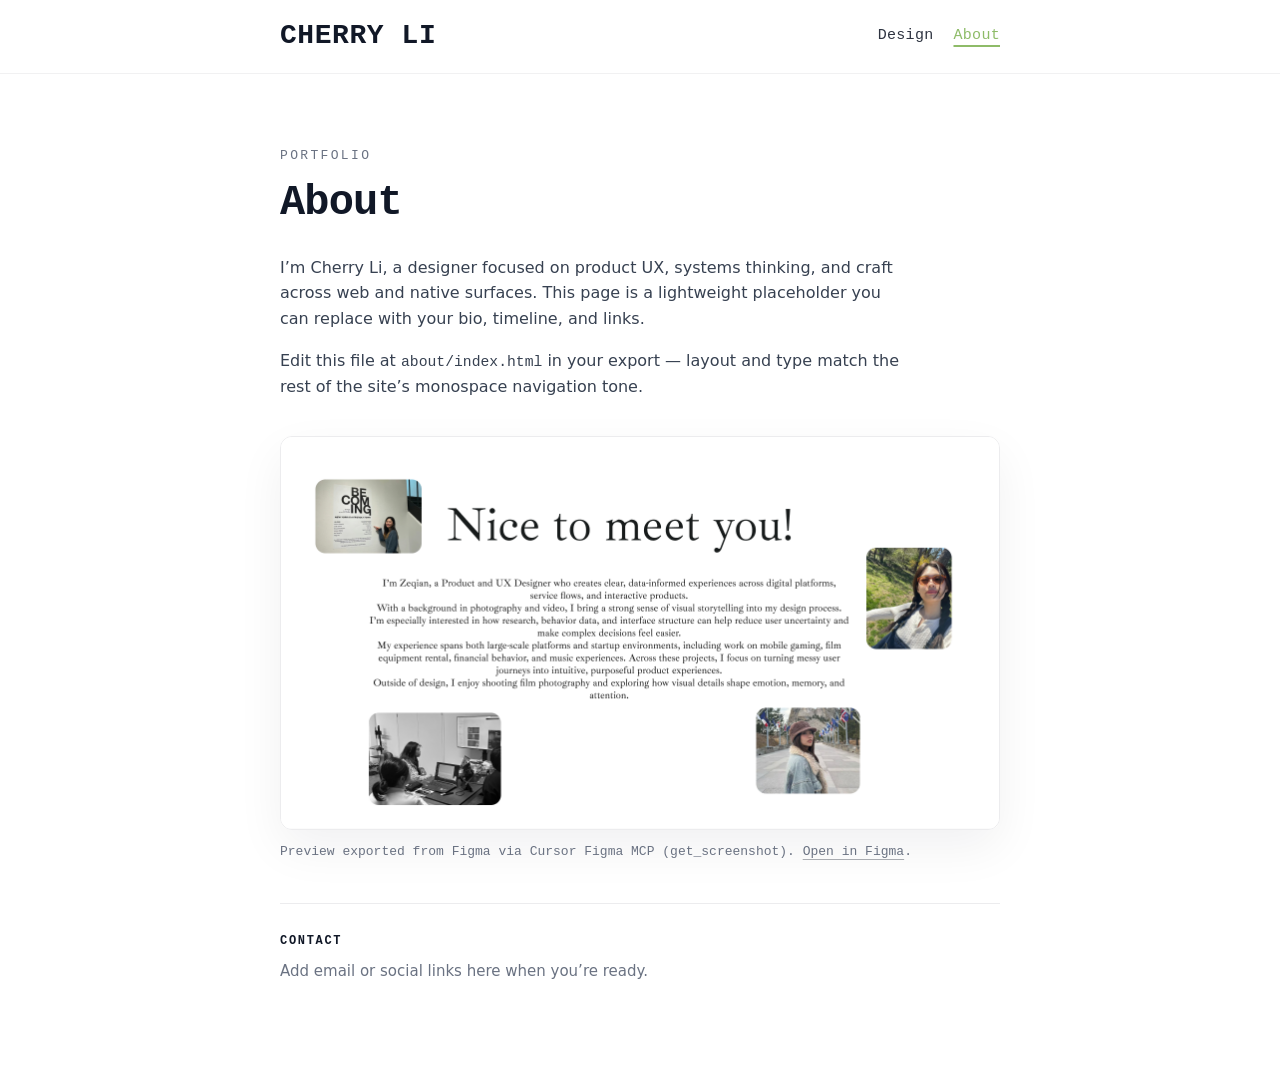
==== about/index.html @ 825c90d8 "Add About page, NEXTBIT overrides, and push today’s static-site updates. Ship co-located About previ" ====
<!DOCTYPE html>
<html lang="en">
<head>
	<meta charset="utf-8">
	<meta name="viewport" content="width=device-width, initial-scale=1">
	<title>About — Cherry Li</title>
	<meta name="description" content="About Cherry Li — design portfolio.">
	<link rel="canonical" href="/about/">
	<!-- Fonts: system stack only — works offline and when preview blocks google fonts -->
	<style>
		:root {
			--ink: rgb(17, 24, 39);
			--muted: rgb(106, 114, 130);
			--accent: rgb(126, 178, 83);
			--bg: rgb(255, 255, 255);
			--max: 720px;
			--gutter: clamp(24px, 5vw, 80px);
		}
		*, *::before, *::after { box-sizing: border-box; }
		html { -webkit-font-smoothing: antialiased; }
		body {
			margin: 0;
			min-height: 100vh;
			font-family: system-ui, -apple-system, "Segoe UI", Roboto, sans-serif;
			font-size: 16px;
			line-height: 1.6;
			color: var(--ink);
			background: var(--bg);
		}
		a {
			color: inherit;
			text-decoration-color: rgba(17, 24, 39, 0.35);
			text-underline-offset: 4px;
		}
		a:hover { color: var(--accent); text-decoration-color: var(--accent); }
		.shell {
			min-height: 100vh;
			display: flex;
			flex-direction: column;
		}
		header.site-header {
			position: sticky;
			top: 0;
			z-index: 40;
			background: rgba(255, 255, 255, 0.92);
			backdrop-filter: blur(10px);
			border-bottom: 1px solid rgba(17, 24, 39, 0.06);
		}
		.header-inner {
			max-width: calc(var(--max) + var(--gutter) * 2);
			margin: 0 auto;
			padding: 14px var(--gutter);
			display: flex;
			align-items: center;
			justify-content: space-between;
			gap: 24px;
		}
		.logo {
			font-family: ui-monospace, "IBM Plex Mono", "SF Mono", Menlo, Consolas, monospace;
			font-weight: 700;
			font-size: clamp(22px, 3vw, 28px);
			letter-spacing: 0.02em;
			text-decoration: none;
			color: var(--ink);
		}
		.logo:hover { color: var(--ink); text-decoration: none; }
		nav.primary-nav {
			display: flex;
			align-items: center;
			gap: 20px;
			font-family: ui-monospace, "IBM Plex Mono", "SF Mono", Menlo, Consolas, monospace;
			font-weight: 500;
			font-size: 15px;
			letter-spacing: 0.02em;
		}
		nav.primary-nav a {
			text-decoration: none;
			color: var(--ink);
			opacity: 0.88;
		}
		nav.primary-nav a:hover { opacity: 1; color: var(--accent); }
		nav.primary-nav a[aria-current="page"] {
			color: var(--accent);
			text-decoration: underline;
			text-decoration-thickness: 2px;
			text-underline-offset: 6px;
			text-decoration-color: var(--accent);
		}
		main {
			flex: 1;
			width: 100%;
			max-width: calc(var(--max) + var(--gutter) * 2);
			margin: 0 auto;
			padding: clamp(40px, 8vw, 72px) var(--gutter) clamp(56px, 10vw, 96px);
		}
		.lede {
			font-family: ui-monospace, "IBM Plex Mono", "SF Mono", Menlo, Consolas, monospace;
			font-weight: 500;
			font-size: 13px;
			letter-spacing: 0.18em;
			text-transform: uppercase;
			color: var(--muted);
			margin: 0 0 12px;
		}
		h1 {
			font-family: ui-monospace, "IBM Plex Mono", "SF Mono", Menlo, Consolas, monospace;
			font-weight: 700;
			font-size: clamp(32px, 5vw, 42px);
			line-height: 1.15;
			letter-spacing: -0.02em;
			margin: 0 0 28px;
			max-width: 18ch;
		}
		.prose p {
			margin: 0 0 1rem;
			color: rgb(55, 65, 81);
			max-width: 62ch;
		}
		.prose p:last-child { margin-bottom: 0; }
		.contact-block {
			margin-top: 40px;
			padding-top: 28px;
			border-top: 1px solid rgba(17, 24, 39, 0.08);
			font-size: 15px;
			color: var(--muted);
		}
		.contact-block strong {
			display: block;
			font-family: ui-monospace, "IBM Plex Mono", "SF Mono", Menlo, Consolas, monospace;
			font-size: 12px;
			font-weight: 600;
			letter-spacing: 0.14em;
			text-transform: uppercase;
			color: var(--ink);
			margin-bottom: 8px;
		}
		.figma-about-frame {
			margin: 36px 0 0;
			max-width: min(960px, 100%);
		}
		.figma-about-frame img {
			display: block;
			width: 100%;
			height: auto;
			border-radius: 12px;
			border: 1px solid rgba(17, 24, 39, 0.08);
			box-shadow: 0 18px 48px rgba(17, 24, 39, 0.06);
		}
		.figma-about-frame figcaption {
			margin-top: 12px;
			font-size: 13px;
			color: var(--muted);
			font-family: ui-monospace, "IBM Plex Mono", "SF Mono", Menlo, Consolas, monospace;
		}
	</style>
</head>
<body>
	<div class="shell">
		<header class="site-header">
			<div class="header-inner">
				<a class="logo" href="../index.html">CHERRY LI</a>
				<nav class="primary-nav" aria-label="Primary">
					<a href="../index.html">Design</a>
					<a href="index.html" aria-current="page">About</a>
				</nav>
			</div>
		</header>
		<main id="main-content">
			<p class="lede">Portfolio</p>
			<h1>About</h1>
			<div class="prose">
				<p>
					I’m Cherry Li, a designer focused on product UX, systems thinking, and craft across web and native surfaces.
					This page is a lightweight placeholder you can replace with your bio, timeline, and links.
				</p>
				<p>
					Edit this file at <code style="font-size: 0.92em;">about/index.html</code> in your export — layout and type match the rest of the site’s monospace navigation tone.
				</p>
			</div>
			<figure class="figma-about-frame">
				<img
					src="figma-101-1967.png"
					width="1440"
					height="786"
					loading="lazy"
					decoding="async"
					alt="Penny case study — About frame from Figma (node 101-1967)"
				>
				<figcaption>
					Preview exported from Figma via Cursor Figma MCP (<code>get_screenshot</code>).
					<a href="https://www.figma.com/design/WP6jrbRdDLz55FgWeONkaI/penny-case-study?node-id=101-1967&amp;t=HZ9dJIDGVYUhztiA-4">Open in Figma</a>.
				</figcaption>
			</figure>
			<div class="contact-block">
				<strong>Contact</strong>
				Add email or social links here when you’re ready.
			</div>
		</main>
	</div>
</body>
</html>
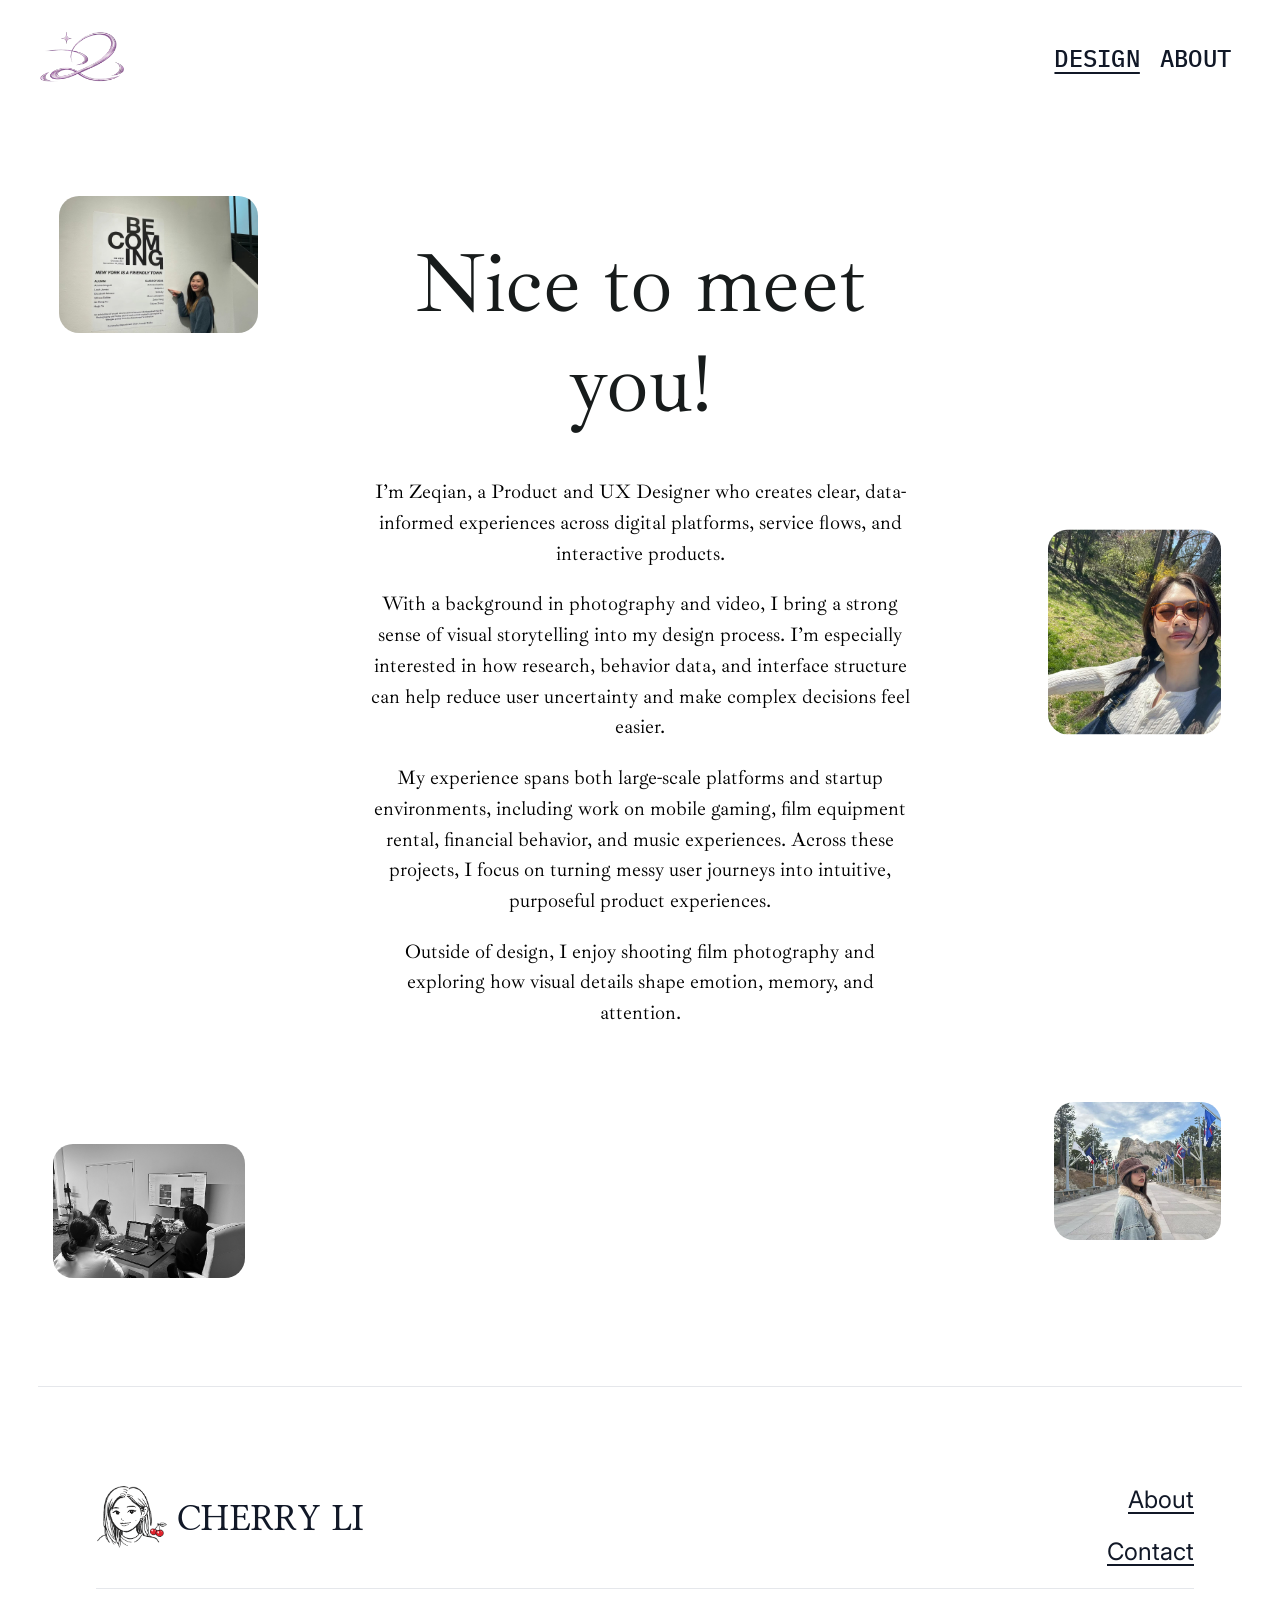
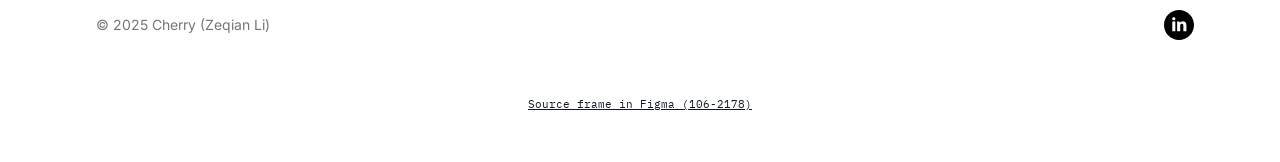
==== commit 09b1c296: "Rebuild About as HTML/CSS from Figma and trim nav. The page now uses locally mirrored MCP assets, an" ====
--- a/about/index.html
+++ b/about/index.html
@@ -4,198 +4,553 @@
 	<meta charset="utf-8">
 	<meta name="viewport" content="width=device-width, initial-scale=1">
 	<title>About — Cherry Li</title>
-	<meta name="description" content="About Cherry Li — design portfolio.">
+	<meta name="description" content="About — Product and UX Designer (from Figma penny-case-study, node 106-2178).">
 	<link rel="canonical" href="/about/">
-	<!-- Fonts: system stack only — works offline and when preview blocks google fonts -->
+	<link rel="preconnect" href="https://fonts.googleapis.com">
+	<link rel="preconnect" href="https://fonts.gstatic.com" crossorigin>
+	<link href="https://fonts.googleapis.com/css2?family=IBM+Plex+Mono:wght@500&amp;family=Ibarra+Real+Nova&amp;family=Inter:wght@400&amp;family=Ponomar&amp;display=swap" rel="stylesheet">
 	<style>
-		:root {
-			--ink: rgb(17, 24, 39);
-			--muted: rgb(106, 114, 130);
-			--accent: rgb(126, 178, 83);
-			--bg: rgb(255, 255, 255);
-			--max: 720px;
-			--gutter: clamp(24px, 5vw, 80px);
-		}
-		*, *::before, *::after { box-sizing: border-box; }
-		html { -webkit-font-smoothing: antialiased; }
-		body {
+		/* Converted from Figma MCP get_design_context — penny-case-study 106:2178 (no iframe / no full-page raster). */
+		.about-page {
+			--ink: #111827;
+			--woodsmoke: #171b1b;
+			--muted: #767676;
+			--hairline: #e5e7eb;
 			margin: 0;
 			min-height: 100vh;
-			font-family: system-ui, -apple-system, "Segoe UI", Roboto, sans-serif;
-			font-size: 16px;
-			line-height: 1.6;
+			background: #fff;
 			color: var(--ink);
-			background: var(--bg);
-		}
-		a {
-			color: inherit;
-			text-decoration-color: rgba(17, 24, 39, 0.35);
-			text-underline-offset: 4px;
-		}
-		a:hover { color: var(--accent); text-decoration-color: var(--accent); }
-		.shell {
-			min-height: 100vh;
-			display: flex;
-			flex-direction: column;
-		}
-		header.site-header {
+			font-family: "Inter", system-ui, sans-serif;
+		}
+
+		.about-page * { box-sizing: border-box; }
+
+		.about-skip {
+			position: absolute;
+			left: -9999px;
+			top: auto;
+			width: 1px;
+			height: 1px;
+			overflow: hidden;
+		}
+		.about-skip:focus {
+			left: 16px;
+			top: 16px;
+			width: auto;
+			height: auto;
+			padding: 8px 12px;
+			background: #fff;
+			border: 1px solid var(--hairline);
+			z-index: 100;
+		}
+
+		.about-header {
 			position: sticky;
 			top: 0;
-			z-index: 40;
-			background: rgba(255, 255, 255, 0.92);
-			backdrop-filter: blur(10px);
-			border-bottom: 1px solid rgba(17, 24, 39, 0.06);
-		}
-		.header-inner {
-			max-width: calc(var(--max) + var(--gutter) * 2);
-			margin: 0 auto;
-			padding: 14px var(--gutter);
+			z-index: 20;
+			background: #fff;
+		}
+
+		.about-header__inner {
 			display: flex;
 			align-items: center;
 			justify-content: space-between;
 			gap: 24px;
-		}
-		.logo {
-			font-family: ui-monospace, "IBM Plex Mono", "SF Mono", Menlo, Consolas, monospace;
-			font-weight: 700;
-			font-size: clamp(22px, 3vw, 28px);
-			letter-spacing: 0.02em;
+			padding: 31px 49px 31px 40px;
+			max-width: 100%;
+		}
+
+		.about-header__brand {
+			display: block;
+			height: 52px;
+			width: 220px;
+			overflow: hidden;
+			flex-shrink: 0;
 			text-decoration: none;
-			color: var(--ink);
-		}
-		.logo:hover { color: var(--ink); text-decoration: none; }
-		nav.primary-nav {
+		}
+
+		.about-header__brand img {
+			display: block;
+			height: 100%;
+			width: 38.38%;
+			max-width: none;
+			object-fit: cover;
+			object-position: left center;
+		}
+
+		.about-nav {
 			display: flex;
 			align-items: center;
 			gap: 20px;
-			font-family: ui-monospace, "IBM Plex Mono", "SF Mono", Menlo, Consolas, monospace;
+			padding-top: 2px;
+			font-family: "IBM Plex Mono", ui-monospace, monospace;
 			font-weight: 500;
-			font-size: 15px;
-			letter-spacing: 0.02em;
-		}
-		nav.primary-nav a {
+			font-size: 24px;
+			line-height: 22.51px;
+			letter-spacing: 0.23px;
+		}
+
+		.about-nav__link {
+			color: var(--ink);
 			text-decoration: none;
-			color: var(--ink);
-			opacity: 0.88;
-		}
-		nav.primary-nav a:hover { opacity: 1; color: var(--accent); }
-		nav.primary-nav a[aria-current="page"] {
-			color: var(--accent);
+			white-space: nowrap;
+		}
+
+		.about-nav__link:hover {
 			text-decoration: underline;
-			text-decoration-thickness: 2px;
-			text-underline-offset: 6px;
-			text-decoration-color: var(--accent);
-		}
-		main {
-			flex: 1;
+			text-underline-offset: 5px;
+		}
+
+		.about-nav__link--underline {
+			text-decoration: underline;
+			text-underline-offset: 5px;
+		}
+
+		.about-main {
+			display: block;
+		}
+
+		.about-hero {
+			position: relative;
+			background: #fff;
 			width: 100%;
-			max-width: calc(var(--max) + var(--gutter) * 2);
+		}
+
+		/* Reference layout: narrow centered copy + four rounded photos in side margins (no overlap). */
+		.about-hero__stage {
+			width: 100%;
+			max-width: 1320px;
 			margin: 0 auto;
-			padding: clamp(40px, 8vw, 72px) var(--gutter) clamp(56px, 10vw, 96px);
-		}
-		.lede {
-			font-family: ui-monospace, "IBM Plex Mono", "SF Mono", Menlo, Consolas, monospace;
-			font-weight: 500;
-			font-size: 13px;
-			letter-spacing: 0.18em;
-			text-transform: uppercase;
-			color: var(--muted);
-			margin: 0 0 12px;
-		}
-		h1 {
-			font-family: ui-monospace, "IBM Plex Mono", "SF Mono", Menlo, Consolas, monospace;
-			font-weight: 700;
-			font-size: clamp(32px, 5vw, 42px);
-			line-height: 1.15;
-			letter-spacing: -0.02em;
-			margin: 0 0 28px;
-			max-width: 18ch;
-		}
-		.prose p {
-			margin: 0 0 1rem;
-			color: rgb(55, 65, 81);
-			max-width: 62ch;
-		}
-		.prose p:last-child { margin-bottom: 0; }
-		.contact-block {
-			margin-top: 40px;
-			padding-top: 28px;
-			border-top: 1px solid rgba(17, 24, 39, 0.08);
-			font-size: 15px;
-			color: var(--muted);
-		}
-		.contact-block strong {
+			padding: clamp(28px, 5vw, 56px) clamp(14px, 3vw, 28px) clamp(36px, 7vw, 88px);
+		}
+
+		.about-hero__frame {
+			position: relative;
+			max-width: 1200px;
+			margin: 0 auto;
+			padding: clamp(36px, 5vw, 72px) clamp(96px, 11vw, 228px) clamp(140px, 16vw, 220px);
+		}
+
+		.about-hero__copy {
+			position: relative;
+			z-index: 2;
+			max-width: 34.5rem;
+			margin: 0 auto;
+			padding-bottom: clamp(28px, 5vw, 64px);
+			text-align: center;
+		}
+
+		.about-hero__title {
+			margin: 0 0 clamp(28px, 4vw, 44px);
+			padding: 0;
+		}
+
+		.about-hero__title h1 {
+			margin: 0;
+			font-family: "Ibarra Real Nova", "Times New Roman", serif;
+			font-weight: 400;
+			font-size: clamp(42px, 6.6vw, 95.2px);
+			line-height: 1.18;
+			letter-spacing: 0;
+			color: var(--woodsmoke);
+		}
+
+		.about-bio {
+			font-family: "Ibarra Real Nova", "Times New Roman", serif;
+			font-size: clamp(17px, 1.55vw, 20px);
+			line-height: 1.55;
+			text-align: center;
+			color: #000;
+		}
+
+		.about-bio p {
+			margin: 0 0 1em;
+		}
+
+		.about-bio p:last-child {
+			margin-bottom: 0;
+		}
+
+		.about-photo {
+			position: absolute;
+			z-index: 1;
 			display: block;
-			font-family: ui-monospace, "IBM Plex Mono", "SF Mono", Menlo, Consolas, monospace;
-			font-size: 12px;
-			font-weight: 600;
-			letter-spacing: 0.14em;
-			text-transform: uppercase;
-			color: var(--ink);
-			margin-bottom: 8px;
-		}
-		.figma-about-frame {
-			margin: 36px 0 0;
-			max-width: min(960px, 100%);
-		}
-		.figma-about-frame img {
+			margin: 0;
+			border-radius: 20px;
+			overflow: hidden;
+			box-sizing: border-box;
+		}
+
+		.about-photo img {
 			display: block;
 			width: 100%;
-			height: auto;
-			border-radius: 12px;
-			border: 1px solid rgba(17, 24, 39, 0.08);
-			box-shadow: 0 18px 48px rgba(17, 24, 39, 0.06);
-		}
-		.figma-about-frame figcaption {
-			margin-top: 12px;
-			font-size: 13px;
+			height: 100%;
+			object-fit: cover;
+		}
+
+		/* Top-left: beside heading + start of body */
+		.about-photo--tl {
+			left: clamp(4px, 1.5vw, 20px);
+			top: clamp(8px, 2vw, 36px);
+			width: clamp(148px, 15.5vw, 226px);
+			aspect-ratio: 213 / 148;
+		}
+
+		/* Right: vertically centered with mid paragraphs */
+		.about-photo--tr {
+			right: clamp(4px, 1.5vw, 20px);
+			top: 41%;
+			transform: translateY(-50%);
+			width: clamp(128px, 13.5vw, 178px);
+			aspect-ratio: 171 / 203;
+		}
+
+		.about-photo--bl {
+			left: clamp(0px, 1vw, 16px);
+			bottom: clamp(6px, 1.5vw, 28px);
+			width: clamp(148px, 15vw, 236px);
+			aspect-ratio: 265 / 185;
+		}
+
+		.about-photo--br {
+			right: clamp(4px, 1.5vw, 24px);
+			bottom: clamp(20px, 4.5vw, 72px);
+			width: clamp(138px, 13vw, 212px);
+			aspect-ratio: 208 / 172;
+		}
+
+		.about-photo--tl img {
+			object-position: 48% 44%;
+		}
+
+		.about-photo--tr img {
+			object-position: 52% 36%;
+		}
+
+		.about-photo--bl img {
+			object-position: 48% 48%;
+		}
+
+		.about-photo--br img {
+			object-position: 36% 42%;
+		}
+
+		@media (min-width: 901px) and (max-width: 1080px) {
+			.about-hero__frame {
+				padding-left: clamp(72px, 10vw, 140px);
+				padding-right: clamp(72px, 10vw, 140px);
+			}
+
+			.about-photo--tl {
+				width: clamp(128px, 22vw, 184px);
+			}
+
+			.about-photo--tr {
+				width: clamp(112px, 18vw, 148px);
+			}
+
+			.about-photo--bl {
+				left: 0;
+				bottom: clamp(4px, 2vw, 20px);
+				width: clamp(128px, 18vw, 188px);
+			}
+
+			.about-photo--br {
+				width: clamp(118px, 18vw, 172px);
+			}
+		}
+
+		.about-footer {
+			position: relative;
+			max-width: 1204px;
+			margin: 0 auto;
+		}
+
+		.about-footer__inner {
+			padding: 97px 48px 25px 58px;
+			position: relative;
+			border-top: 1px solid var(--hairline);
+		}
+
+		.about-footer__row {
+			display: flex;
+			flex-wrap: wrap;
+			align-items: flex-start;
+			justify-content: space-between;
+			gap: 24px;
+		}
+
+		.about-footer__brand {
+			display: flex;
+			align-items: center;
+			justify-content: flex-start;
+			gap: 10px;
+			flex: 1 1 280px;
+			padding-right: min(250px, 8vw);
+		}
+
+		.about-footer__logo {
+			flex-shrink: 0;
+			width: calc(71 / 65.51 * 65.51px);
+			height: 65.51px;
+			aspect-ratio: 71 / 65.51;
+			overflow: hidden;
+		}
+
+		.about-footer__logo img {
+			width: 100%;
+			height: 100%;
+			object-fit: contain;
+		}
+
+		.about-footer__name {
+			font-family: "Ponomar", serif;
+			font-size: 38px;
+			line-height: 27px;
+			letter-spacing: 0.36px;
+			color: var(--ink);
+		}
+
+		.about-footer__links {
+			display: flex;
+			flex-direction: column;
+			align-items: flex-end;
+			gap: 20px;
+			flex: 1 1 200px;
+			text-align: right;
+		}
+
+		.about-footer__links a {
+			font-family: "Inter", system-ui, sans-serif;
+			font-size: 24px;
+			line-height: 32px;
+			font-weight: 400;
+			color: var(--ink);
+			text-decoration: underline;
+			text-underline-offset: 4px;
+		}
+
+		.about-footer__links a[href*="mailto"] {
+			color: #000;
+		}
+
+		.about-footer__bottom {
+			display: flex;
+			flex-wrap: wrap;
+			align-items: center;
+			justify-content: space-between;
+			gap: 16px;
+			padding-top: 20px;
+			margin-top: 20px;
+			border-top: 1px solid var(--hairline);
+			min-height: 53px;
+		}
+
+		.about-footer__copy {
+			font-family: "Inter", system-ui, sans-serif;
+			font-size: 14px;
+			line-height: 20px;
 			color: var(--muted);
-			font-family: ui-monospace, "IBM Plex Mono", "SF Mono", Menlo, Consolas, monospace;
+		}
+
+		.about-footer__social {
+			display: flex;
+			align-items: center;
+			justify-content: flex-end;
+		}
+
+		.about-footer__social a {
+			display: flex;
+			width: 30px;
+			height: 30px;
+			align-items: center;
+			justify-content: center;
+			overflow: hidden;
+		}
+
+		.about-footer__social img {
+			width: 30px;
+			height: 30px;
+			display: block;
+		}
+
+		.about-figma-source {
+			text-align: center;
+			font-family: "IBM Plex Mono", ui-monospace, monospace;
+			font-size: 11px;
+			color: var(--muted);
+			padding: 20px 16px 40px;
+		}
+
+		.about-figma-source a {
+			color: var(--ink);
+		}
+
+		@media (max-width: 900px) {
+			.about-header__inner {
+				flex-direction: column;
+				align-items: flex-start;
+				padding: 20px 24px;
+			}
+
+			.about-nav {
+				flex-wrap: wrap;
+				font-size: 18px;
+				gap: 16px;
+			}
+
+			.about-hero__stage {
+				padding-bottom: 28px;
+			}
+
+			.about-hero__frame {
+				padding: 20px 0 32px;
+			}
+
+			.about-hero__copy {
+				max-width: none;
+			}
+
+			.about-hero__title {
+				margin-bottom: 24px;
+			}
+
+			.about-bio {
+				text-align: left;
+				font-size: 18px;
+				line-height: 1.5;
+			}
+
+			.about-photo {
+				position: relative;
+				left: auto !important;
+				right: auto !important;
+				top: auto !important;
+				bottom: auto !important;
+				transform: none !important;
+				width: min(100%, 340px) !important;
+				margin-inline: auto;
+				aspect-ratio: 4 / 3;
+			}
+
+			.about-photo img {
+				object-position: center center;
+			}
+
+			.about-footer__links {
+				align-items: flex-start;
+				text-align: left;
+			}
+
+			.about-footer__brand {
+				padding-right: 0;
+			}
 		}
 	</style>
 </head>
-<body>
-	<div class="shell">
-		<header class="site-header">
-			<div class="header-inner">
-				<a class="logo" href="../index.html">CHERRY LI</a>
-				<nav class="primary-nav" aria-label="Primary">
-					<a href="../index.html">Design</a>
-					<a href="index.html" aria-current="page">About</a>
-				</nav>
+<body class="about-page">
+	<a class="about-skip" href="#about-main">Skip to content</a>
+
+	<header class="about-header">
+		<div class="about-header__inner">
+			<a class="about-header__brand" href="../index.html" data-about-home aria-label="Home">
+				<img src="mcp-106-2178/logo-script.png" alt="">
+			</a>
+			<nav class="about-nav" aria-label="Primary">
+				<a class="about-nav__link about-nav__link--underline" href="../index.html" data-about-design>DESIGN</a>
+				<a class="about-nav__link" href="index.html" data-about-about aria-current="page">ABOUT</a>
+			</nav>
+		</div>
+	</header>
+
+	<main id="about-main" class="about-main">
+		<section class="about-hero" aria-labelledby="about-hero-heading">
+			<div class="about-hero__stage">
+				<div class="about-hero__frame">
+					<div class="about-hero__copy">
+						<div class="about-hero__title">
+							<h1 id="about-hero-heading">Nice to meet you!</h1>
+						</div>
+						<div class="about-bio">
+							<p>I’m Zeqian, a Product and UX Designer who creates clear, data-informed experiences across digital platforms, service flows, and interactive products.</p>
+							<p>With a background in photography and video, I bring a strong sense of visual storytelling into my design process. I’m especially interested in how research, behavior data, and interface structure can help reduce user uncertainty and make complex decisions feel easier.</p>
+							<p>My experience spans both large-scale platforms and startup environments, including work on mobile gaming, film equipment rental, financial behavior, and music experiences. Across these projects, I focus on turning messy user journeys into intuitive, purposeful product experiences.</p>
+							<p>Outside of design, I enjoy shooting film photography and exploring how visual details shape emotion, memory, and attention.</p>
+						</div>
+					</div>
+					<figure class="about-photo about-photo--tl" aria-hidden="true">
+						<img src="mcp-106-2178/photo-tl.jpg" alt="">
+					</figure>
+					<figure class="about-photo about-photo--tr" aria-hidden="true">
+						<img src="mcp-106-2178/photo-tr.jpg" alt="">
+					</figure>
+					<figure class="about-photo about-photo--bl" aria-hidden="true">
+						<img src="mcp-106-2178/photo-bl.png" alt="">
+					</figure>
+					<figure class="about-photo about-photo--br" aria-hidden="true">
+						<img src="mcp-106-2178/photo-br.jpg" alt="">
+					</figure>
+				</div>
 			</div>
-		</header>
-		<main id="main-content">
-			<p class="lede">Portfolio</p>
-			<h1>About</h1>
-			<div class="prose">
-				<p>
-					I’m Cherry Li, a designer focused on product UX, systems thinking, and craft across web and native surfaces.
-					This page is a lightweight placeholder you can replace with your bio, timeline, and links.
-				</p>
-				<p>
-					Edit this file at <code style="font-size: 0.92em;">about/index.html</code> in your export — layout and type match the rest of the site’s monospace navigation tone.
-				</p>
+		</section>
+
+		<footer class="about-footer">
+			<div class="about-footer__inner">
+				<div class="about-footer__row">
+					<div class="about-footer__brand">
+						<div class="about-footer__logo">
+							<img src="mcp-106-2178/avatar-cherry.png" alt="">
+						</div>
+						<div class="about-footer__name">CHERRY LI</div>
+					</div>
+					<div class="about-footer__links">
+						<a href="index.html">About</a>
+						<a href="../index.html" data-about-contact>Contact</a>
+					</div>
+				</div>
+				<div class="about-footer__bottom">
+					<div class="about-footer__copy">© 2025 Cherry (Zeqian Li)</div>
+					<div class="about-footer__social">
+						<a href="https://www.linkedin.com/" target="_blank" rel="noopener noreferrer" aria-label="LinkedIn">
+							<img src="mcp-106-2178/linkedin.svg" width="30" height="30" alt="">
+						</a>
+					</div>
+				</div>
 			</div>
-			<figure class="figma-about-frame">
-				<img
-					src="figma-101-1967.png"
-					width="1440"
-					height="786"
-					loading="lazy"
-					decoding="async"
-					alt="Penny case study — About frame from Figma (node 101-1967)"
-				>
-				<figcaption>
-					Preview exported from Figma via Cursor Figma MCP (<code>get_screenshot</code>).
-					<a href="https://www.figma.com/design/WP6jrbRdDLz55FgWeONkaI/penny-case-study?node-id=101-1967&amp;t=HZ9dJIDGVYUhztiA-4">Open in Figma</a>.
-				</figcaption>
-			</figure>
-			<div class="contact-block">
-				<strong>Contact</strong>
-				Add email or social links here when you’re ready.
-			</div>
-		</main>
-	</div>
+		</footer>
+
+		<p class="about-figma-source">
+			<a href="https://www.figma.com/design/WP6jrbRdDLz55FgWeONkaI/penny-case-study?node-id=106-2178&amp;t=HZ9dJIDGVYUhztiA-4">Source frame in Figma (106-2178)</a>
+		</p>
+	</main>
+
+	<script>
+		addEventListener("DOMContentLoaded", function () {
+			var file = location.protocol === "file:";
+			if (file) {
+				var home = new URL("../index.html", location.href).href;
+				var selfPg = new URL("index.html", location.href).href;
+				var qh = document.querySelector("[data-about-home]");
+				var qd = document.querySelector("[data-about-design]");
+				var qb = document.querySelector("[data-about-about]");
+				var qc = document.querySelector("[data-about-contact]");
+				if (qh) qh.href = home;
+				if (qd) qd.href = home;
+				if (qb) qb.href = selfPg;
+				if (qc) qc.href = home;
+			} else {
+				var root = "/";
+				var ab = "/about/";
+				var qh2 = document.querySelector("[data-about-home]");
+				var qd2 = document.querySelector("[data-about-design]");
+				var qb2 = document.querySelector("[data-about-about]");
+				var qc2 = document.querySelector("[data-about-contact]");
+				if (qh2) qh2.href = root;
+				if (qd2) qd2.href = root;
+				if (qb2) qb2.href = ab;
+				if (qc2) qc2.href = root;
+			}
+		});
+	</script>
 </body>
 </html>
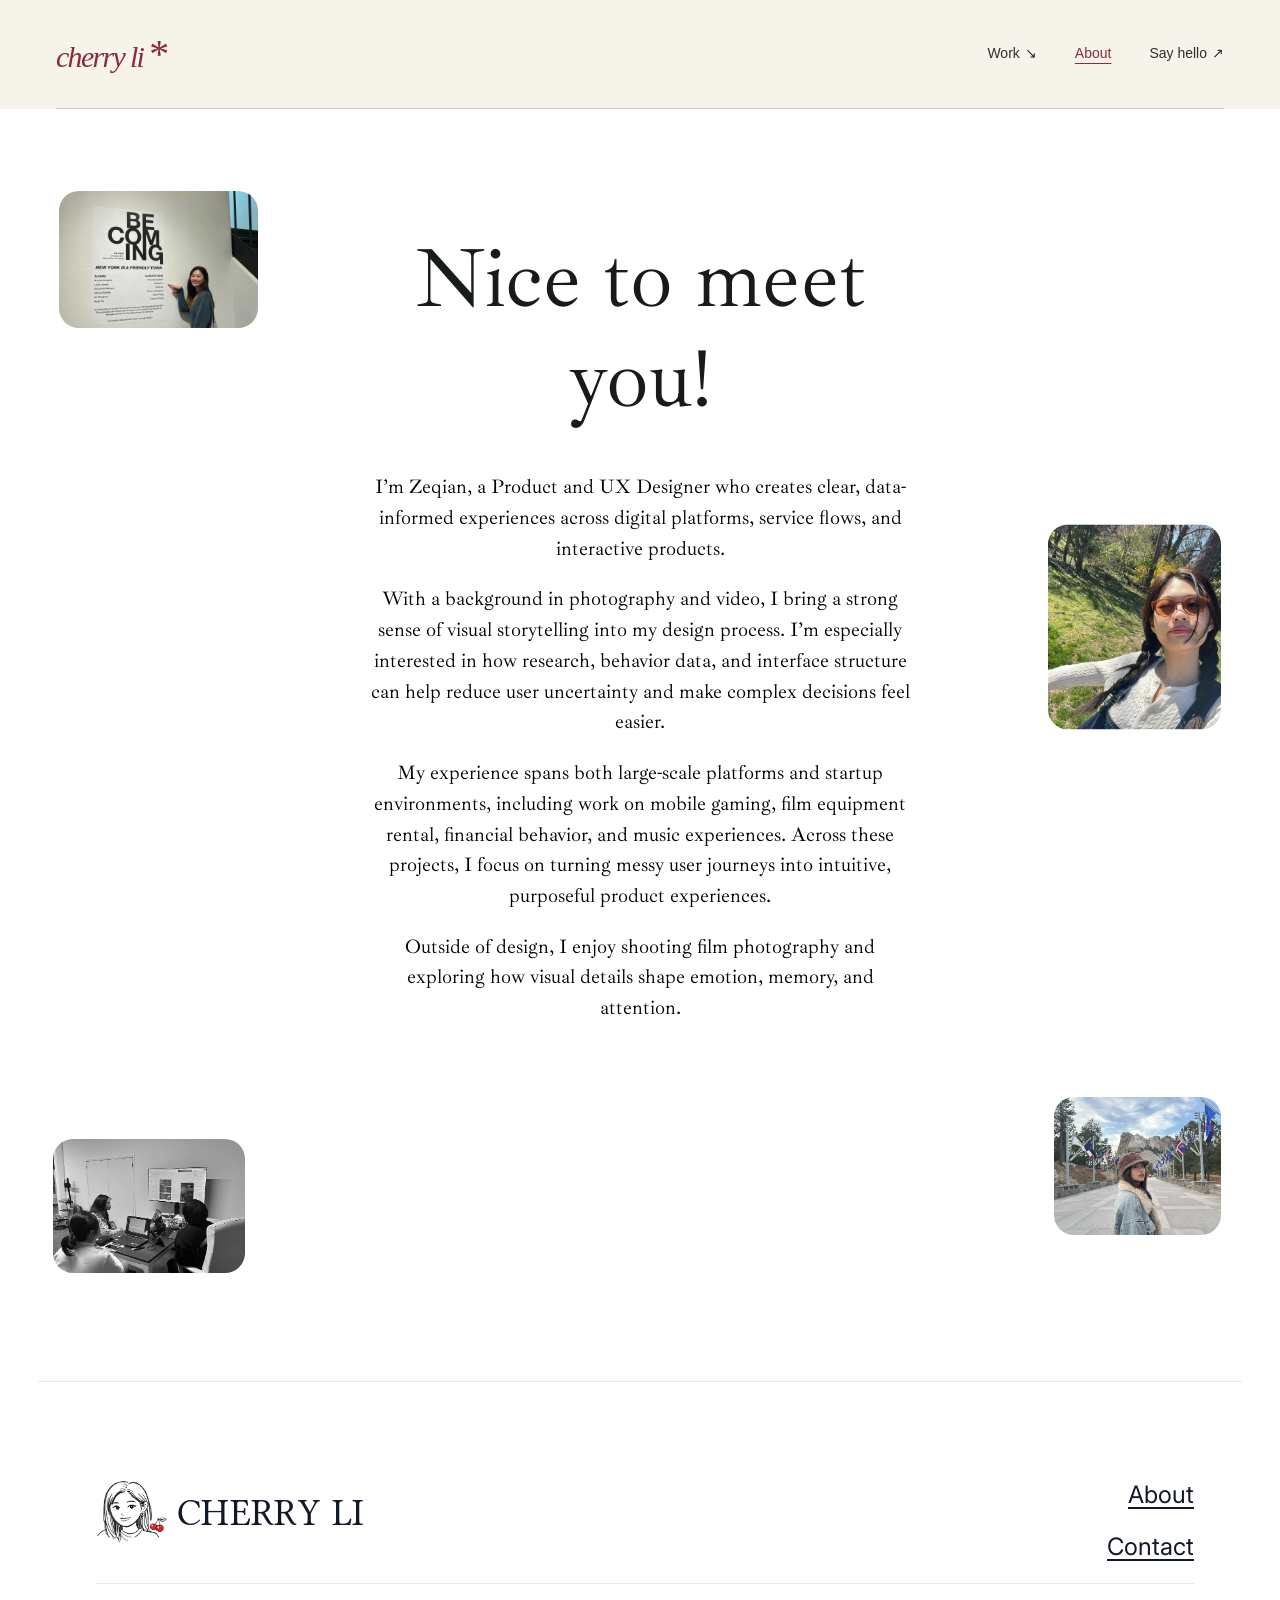
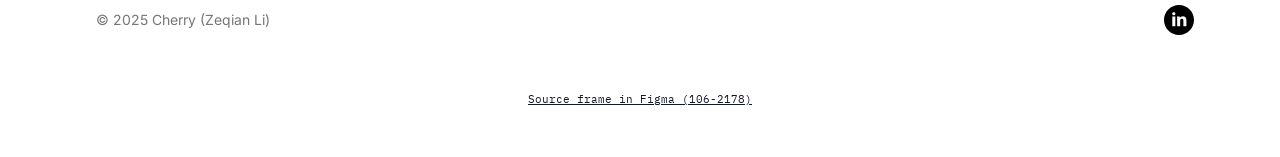
==== commit 0b5e7c02: "Publish redesigned portfolio and case studies" ====
--- a/about/index.html
+++ b/about/index.html
@@ -49,6 +49,7 @@
 			top: 0;
 			z-index: 20;
 			background: #fff;
+			width: 100%;
 		}
 
 		.about-header__inner {
@@ -56,8 +57,11 @@
 			align-items: center;
 			justify-content: space-between;
 			gap: 24px;
-			padding: 31px 49px 31px 40px;
-			max-width: 100%;
+			width: 100%;
+			max-width: none;
+			margin: 0;
+			padding: 31px clamp(16px, 4.2vw, 49px) 31px clamp(16px, 3.5vw, 40px);
+			box-sizing: border-box;
 		}
 
 		.about-header__brand {
@@ -447,21 +451,23 @@
 			}
 		}
 	</style>
+<link rel="stylesheet" href="../assets/shared/navigation.css">
 </head>
 <body class="about-page">
 	<a class="about-skip" href="#about-main">Skip to content</a>
 
-	<header class="about-header">
-		<div class="about-header__inner">
-			<a class="about-header__brand" href="../index.html" data-about-home aria-label="Home">
-				<img src="mcp-106-2178/logo-script.png" alt="">
-			</a>
-			<nav class="about-nav" aria-label="Primary">
-				<a class="about-nav__link about-nav__link--underline" href="../index.html" data-about-design>DESIGN</a>
-				<a class="about-nav__link" href="index.html" data-about-about aria-current="page">ABOUT</a>
-			</nav>
-		</div>
-	</header>
+	<!-- shared-navigation:start -->
+<header id="portfolio-nav">
+  <div class="portfolio-nav-inner">
+    <a class="portfolio-brand" href="../index.html" aria-label="Cherry Li, home">cherry li<span aria-hidden="true">*</span></a>
+    <nav aria-label="Main navigation">
+      <a href="../index.html#work">Work <span aria-hidden="true">↘</span></a>
+      <a href="../about/" aria-current="page">About</a>
+      <a href="mailto:cherryzeqian@gmail.com">Say hello <span aria-hidden="true">↗</span></a>
+    </nav>
+  </div>
+</header>
+<!-- shared-navigation:end -->
 
 	<main id="about-main" class="about-main">
 		<section class="about-hero" aria-labelledby="about-hero-heading">
--- a/assets/shared/navigation.css
+++ b/assets/shared/navigation.css
@@ -0,0 +1,25 @@
+/* One navigation system for authored pages and legacy Framer exports. */
+#portfolio-nav { display:block; position:relative; z-index:20; width:100%; background:#f6f3eb; color:#302e29; font-family:Arial,Helvetica,sans-serif; }
+#portfolio-nav, #portfolio-nav * { box-sizing:border-box; }
+#portfolio-nav .portfolio-nav-inner { width:min(1320px,calc(100% - 112px)); margin:0 auto; padding:30px 0; border-bottom:1px solid #d6d0c4; display:flex; align-items:center; justify-content:space-between; gap:24px; }
+#portfolio-nav a { color:inherit; text-decoration:none; background:none; border:0; }
+#portfolio-nav .portfolio-brand { display:inline-flex; align-items:baseline; flex-shrink:0; color:#892c35; font-family:Georgia,'Times New Roman',serif; font-size:30px; font-weight:400; font-style:italic; line-height:1.2; letter-spacing:-1.7px; }
+#portfolio-nav .portfolio-brand span { font-size:40px; margin-left:4px; }
+#portfolio-nav nav { display:flex; align-items:center; gap:38px; }
+#portfolio-nav nav a { display:inline-flex; align-items:center; gap:5px; min-height:44px; font-size:14px; font-weight:400; line-height:1.4; letter-spacing:normal; white-space:nowrap; }
+#portfolio-nav nav a:hover, #portfolio-nav nav a[aria-current] { color:#892c35; text-decoration:underline; text-underline-offset:5px; }
+#portfolio-nav a:focus-visible { outline:2px solid #892c35; outline-offset:5px; }
+/* Hide only the old global navigation; case-study chapter navigation stays. */
+#main .framer-srursi-container, #main .framer-1h0r7ar-container, #main .framer-1vmi0qq { display:none!important; }
+@media(max-width:1000px) { #portfolio-nav .portfolio-nav-inner { width:calc(100% - 64px); } }
+@media(max-width:650px) {
+  #portfolio-nav .portfolio-nav-inner { width:calc(100% - 40px); padding:14px 0; gap:12px; }
+  #portfolio-nav .portfolio-brand { font-size:26px; }
+  #portfolio-nav .portfolio-brand span { font-size:30px; }
+  #portfolio-nav nav { gap:20px; }
+  #portfolio-nav nav a { font-size:12px; }
+}
+@media(max-width:360px) {
+  #portfolio-nav nav { gap:12px; }
+  #portfolio-nav .portfolio-brand { font-size:23px; }
+}
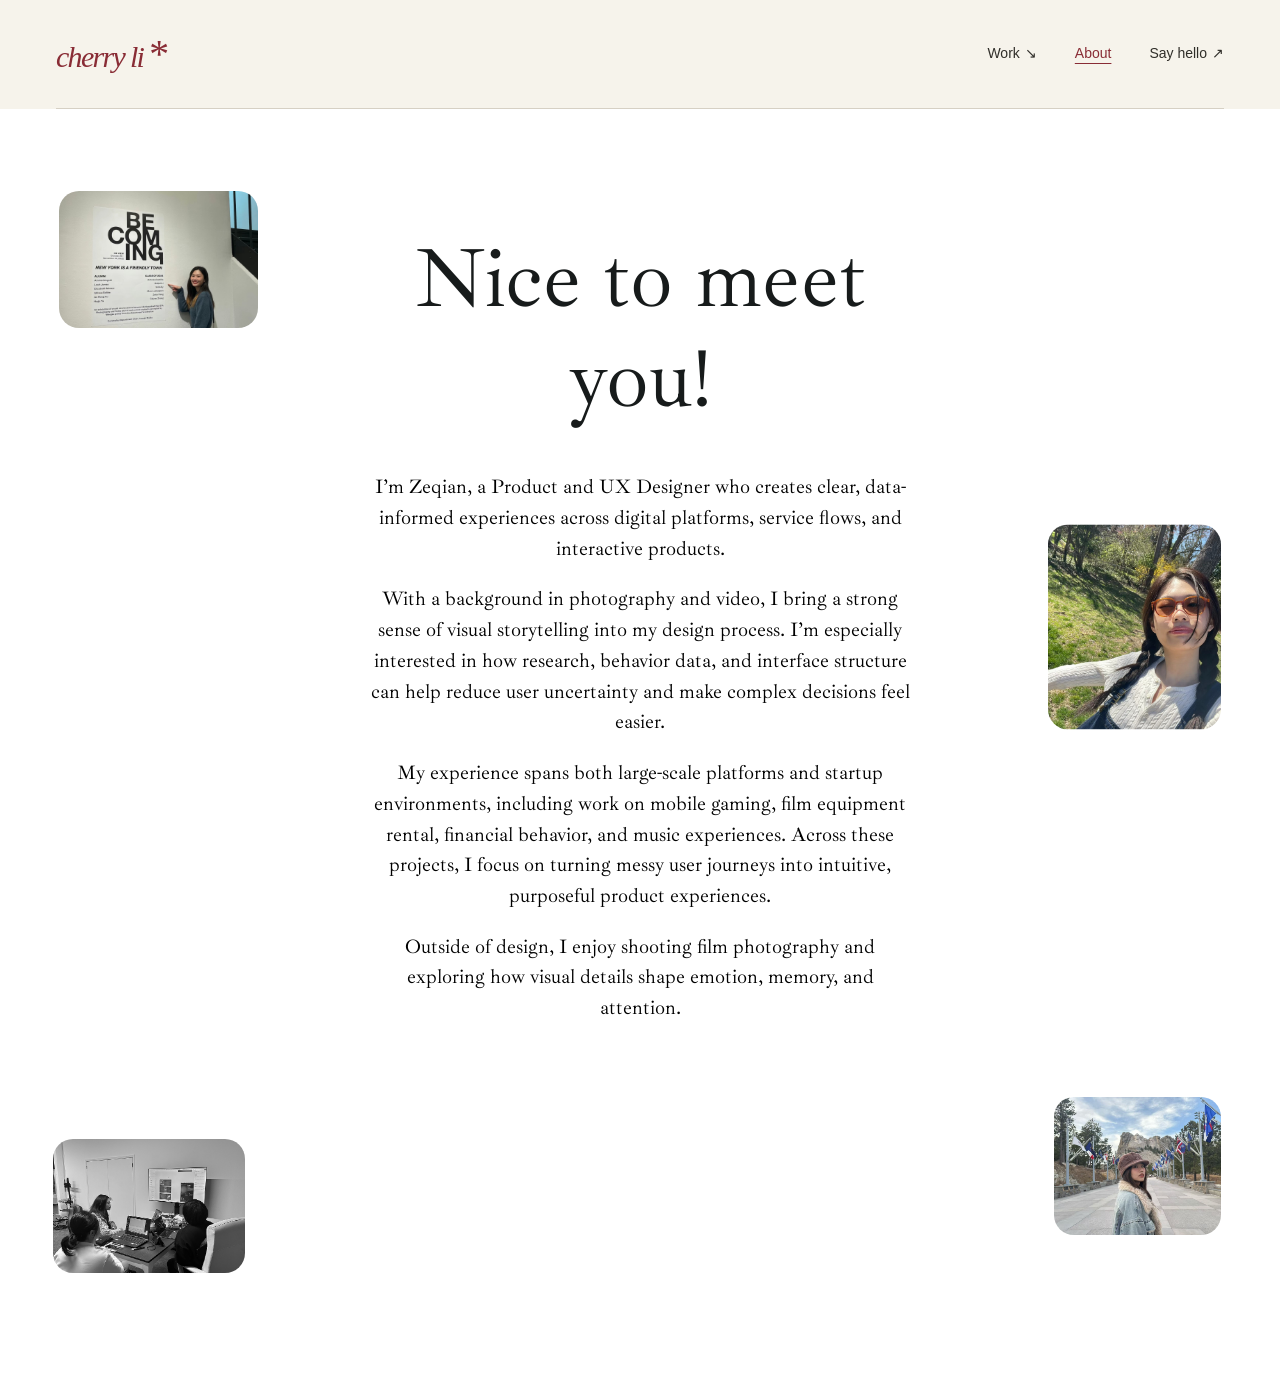
==== commit 18216823: "Remove legacy About footer" ====
--- a/about/index.html
+++ b/about/index.html
@@ -3,14 +3,14 @@
 <head>
 	<meta charset="utf-8">
 	<meta name="viewport" content="width=device-width, initial-scale=1">
-	<title>About — Cherry Li</title>
-	<meta name="description" content="About — Product and UX Designer (from Figma penny-case-study, node 106-2178).">
+	<title>About | Cherry Li</title>
+	<meta name="description" content="About Cherry Li, Product and UX Designer.">
 	<link rel="canonical" href="/about/">
 	<link rel="preconnect" href="https://fonts.googleapis.com">
 	<link rel="preconnect" href="https://fonts.gstatic.com" crossorigin>
 	<link href="https://fonts.googleapis.com/css2?family=IBM+Plex+Mono:wght@500&amp;family=Ibarra+Real+Nova&amp;family=Inter:wght@400&amp;family=Ponomar&amp;display=swap" rel="stylesheet">
 	<style>
-		/* Converted from Figma MCP get_design_context — penny-case-study 106:2178 (no iframe / no full-page raster). */
+		/* Converted from Figma MCP get_design_context: penny-case-study 106:2178 (no iframe / no full-page raster). */
 		.about-page {
 			--ink: #111827;
 			--woodsmoke: #171b1b;
@@ -264,132 +264,6 @@
 			}
 		}
 
-		.about-footer {
-			position: relative;
-			max-width: 1204px;
-			margin: 0 auto;
-		}
-
-		.about-footer__inner {
-			padding: 97px 48px 25px 58px;
-			position: relative;
-			border-top: 1px solid var(--hairline);
-		}
-
-		.about-footer__row {
-			display: flex;
-			flex-wrap: wrap;
-			align-items: flex-start;
-			justify-content: space-between;
-			gap: 24px;
-		}
-
-		.about-footer__brand {
-			display: flex;
-			align-items: center;
-			justify-content: flex-start;
-			gap: 10px;
-			flex: 1 1 280px;
-			padding-right: min(250px, 8vw);
-		}
-
-		.about-footer__logo {
-			flex-shrink: 0;
-			width: calc(71 / 65.51 * 65.51px);
-			height: 65.51px;
-			aspect-ratio: 71 / 65.51;
-			overflow: hidden;
-		}
-
-		.about-footer__logo img {
-			width: 100%;
-			height: 100%;
-			object-fit: contain;
-		}
-
-		.about-footer__name {
-			font-family: "Ponomar", serif;
-			font-size: 38px;
-			line-height: 27px;
-			letter-spacing: 0.36px;
-			color: var(--ink);
-		}
-
-		.about-footer__links {
-			display: flex;
-			flex-direction: column;
-			align-items: flex-end;
-			gap: 20px;
-			flex: 1 1 200px;
-			text-align: right;
-		}
-
-		.about-footer__links a {
-			font-family: "Inter", system-ui, sans-serif;
-			font-size: 24px;
-			line-height: 32px;
-			font-weight: 400;
-			color: var(--ink);
-			text-decoration: underline;
-			text-underline-offset: 4px;
-		}
-
-		.about-footer__links a[href*="mailto"] {
-			color: #000;
-		}
-
-		.about-footer__bottom {
-			display: flex;
-			flex-wrap: wrap;
-			align-items: center;
-			justify-content: space-between;
-			gap: 16px;
-			padding-top: 20px;
-			margin-top: 20px;
-			border-top: 1px solid var(--hairline);
-			min-height: 53px;
-		}
-
-		.about-footer__copy {
-			font-family: "Inter", system-ui, sans-serif;
-			font-size: 14px;
-			line-height: 20px;
-			color: var(--muted);
-		}
-
-		.about-footer__social {
-			display: flex;
-			align-items: center;
-			justify-content: flex-end;
-		}
-
-		.about-footer__social a {
-			display: flex;
-			width: 30px;
-			height: 30px;
-			align-items: center;
-			justify-content: center;
-			overflow: hidden;
-		}
-
-		.about-footer__social img {
-			width: 30px;
-			height: 30px;
-			display: block;
-		}
-
-		.about-figma-source {
-			text-align: center;
-			font-family: "IBM Plex Mono", ui-monospace, monospace;
-			font-size: 11px;
-			color: var(--muted);
-			padding: 20px 16px 40px;
-		}
-
-		.about-figma-source a {
-			color: var(--ink);
-		}
-
 		@media (max-width: 900px) {
 			.about-header__inner {
 				flex-direction: column;
@@ -441,14 +315,6 @@
 				object-position: center center;
 			}
 
-			.about-footer__links {
-				align-items: flex-start;
-				text-align: left;
-			}
-
-			.about-footer__brand {
-				padding-right: 0;
-			}
 		}
 	</style>
 <link rel="stylesheet" href="../assets/shared/navigation.css">
@@ -500,63 +366,7 @@
 			</div>
 		</section>
 
-		<footer class="about-footer">
-			<div class="about-footer__inner">
-				<div class="about-footer__row">
-					<div class="about-footer__brand">
-						<div class="about-footer__logo">
-							<img src="mcp-106-2178/avatar-cherry.png" alt="">
-						</div>
-						<div class="about-footer__name">CHERRY LI</div>
-					</div>
-					<div class="about-footer__links">
-						<a href="index.html">About</a>
-						<a href="../index.html" data-about-contact>Contact</a>
-					</div>
-				</div>
-				<div class="about-footer__bottom">
-					<div class="about-footer__copy">© 2025 Cherry (Zeqian Li)</div>
-					<div class="about-footer__social">
-						<a href="https://www.linkedin.com/" target="_blank" rel="noopener noreferrer" aria-label="LinkedIn">
-							<img src="mcp-106-2178/linkedin.svg" width="30" height="30" alt="">
-						</a>
-					</div>
-				</div>
-			</div>
-		</footer>
-
-		<p class="about-figma-source">
-			<a href="https://www.figma.com/design/WP6jrbRdDLz55FgWeONkaI/penny-case-study?node-id=106-2178&amp;t=HZ9dJIDGVYUhztiA-4">Source frame in Figma (106-2178)</a>
-		</p>
 	</main>
 
-	<script>
-		addEventListener("DOMContentLoaded", function () {
-			var file = location.protocol === "file:";
-			if (file) {
-				var home = new URL("../index.html", location.href).href;
-				var selfPg = new URL("index.html", location.href).href;
-				var qh = document.querySelector("[data-about-home]");
-				var qd = document.querySelector("[data-about-design]");
-				var qb = document.querySelector("[data-about-about]");
-				var qc = document.querySelector("[data-about-contact]");
-				if (qh) qh.href = home;
-				if (qd) qd.href = home;
-				if (qb) qb.href = selfPg;
-				if (qc) qc.href = home;
-			} else {
-				var root = "/";
-				var ab = "/about/";
-				var qh2 = document.querySelector("[data-about-home]");
-				var qd2 = document.querySelector("[data-about-design]");
-				var qb2 = document.querySelector("[data-about-about]");
-				var qc2 = document.querySelector("[data-about-contact]");
-				if (qh2) qh2.href = root;
-				if (qd2) qd2.href = root;
-				if (qb2) qb2.href = ab;
-				if (qc2) qc2.href = root;
-			}
-		});
-	</script>
 </body>
 </html>
